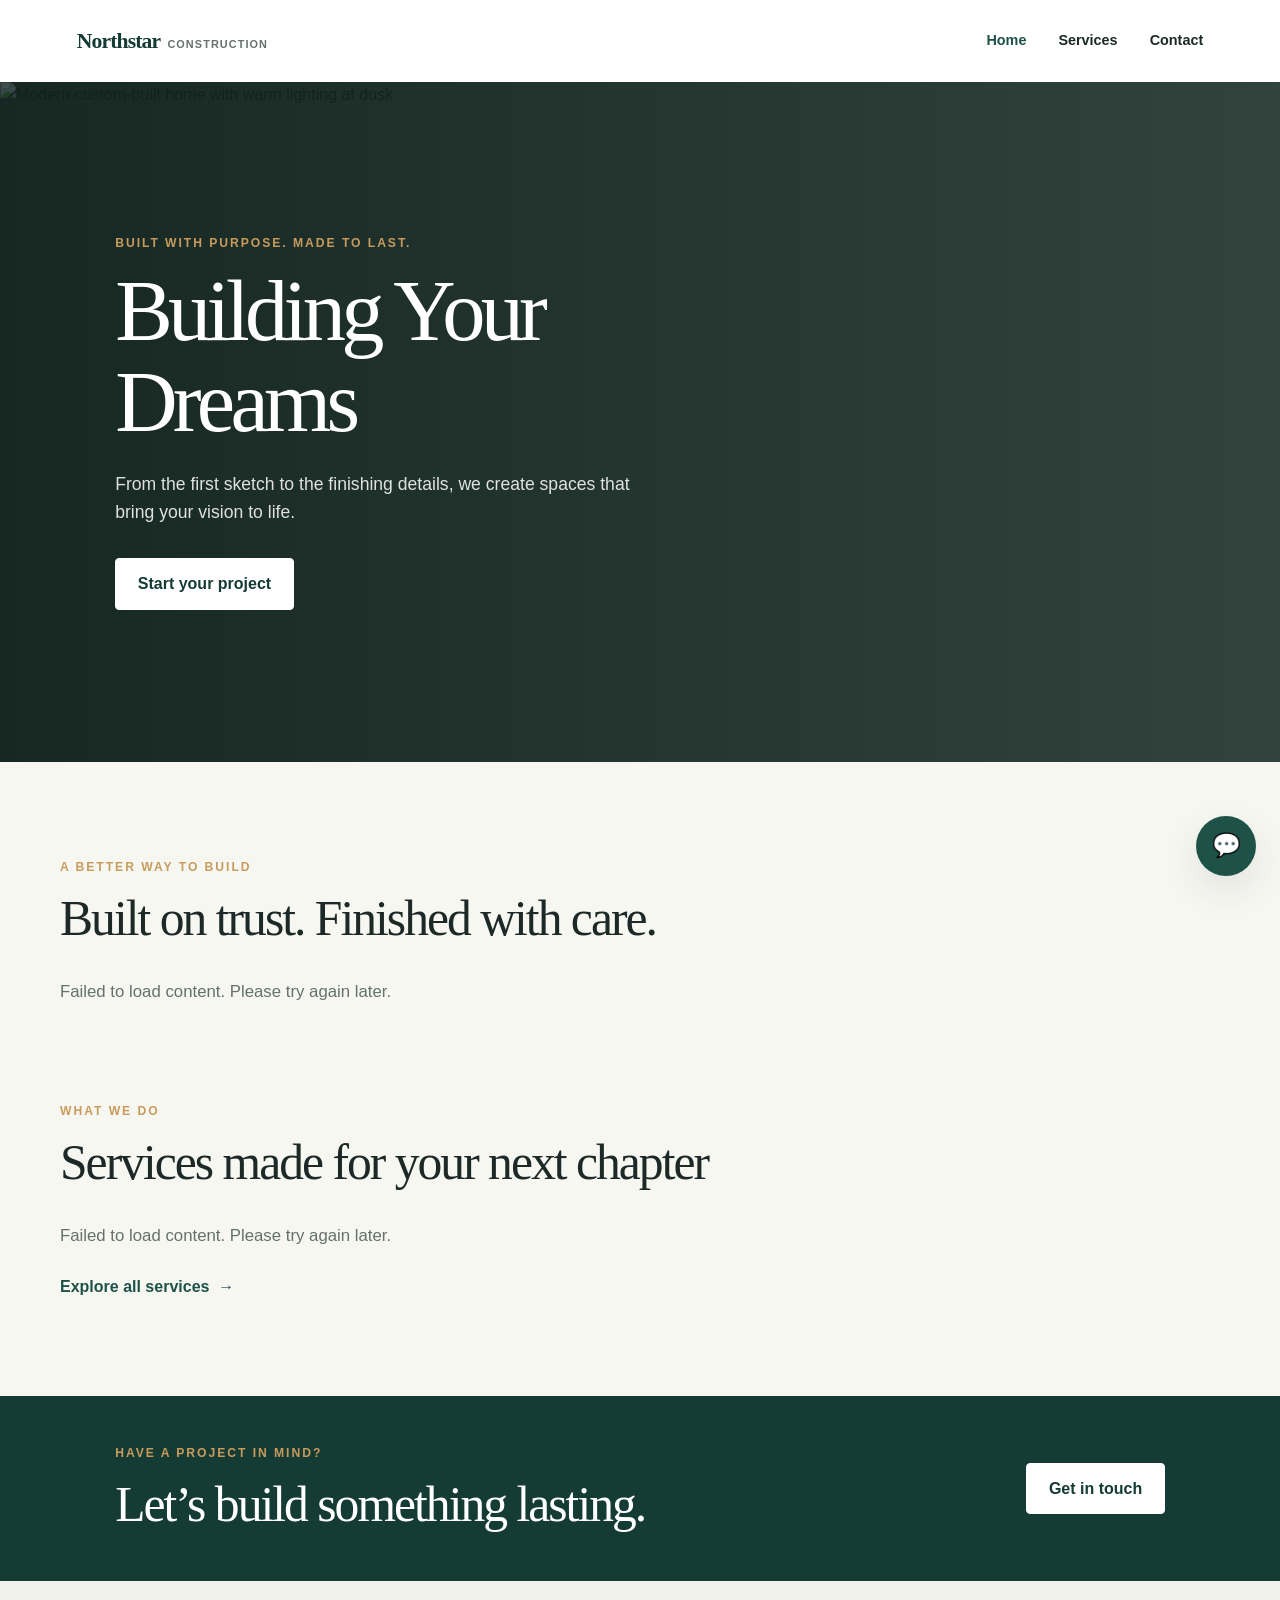
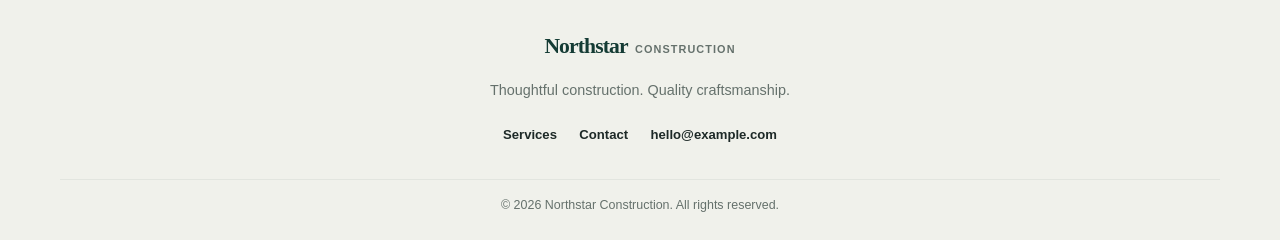
==== index.html @ 37268986 "first commit" ====
<!DOCTYPE html>
<html lang="en">
<head>
  <meta charset="UTF-8">
  <meta name="viewport" content="width=device-width, initial-scale=1.0">
  <meta name="description" content="Northstar Construction builds enduring homes and commercial spaces with integrity, thoughtful planning, and quality craftsmanship.">
  <meta name="keywords" content="construction, home building, renovations, commercial construction, craftsmanship">
  <link rel="canonical" href="https://example.com/index.html">
  <title>Northstar Construction | Building Your Dreams</title>
  <link rel="stylesheet" href="style.css">
</head>
<body>
  <header class="site-header">
    <a class="brand" href="index.html" aria-label="Northstar Construction home">Northstar<span>Construction</span></a>
    <button class="menu-toggle" type="button" aria-label="Open navigation menu" aria-controls="primary-navigation" aria-expanded="false">
      <div class="hamburger-icon" aria-hidden="true"><span></span><span></span><span></span></div>
    </button>
    <nav class="site-nav" id="primary-navigation" aria-label="Main navigation">
      <a href="index.html" aria-label="Go to homepage" aria-current="page">Home</a>
      <a href="services.html" aria-label="View our services">Services</a>
      <a href="contact.html" aria-label="Contact Northstar Construction">Contact</a>
    </nav>
  </header>

  <main>
    <section class="hero" aria-labelledby="hero-title">
      <img class="hero-image" src="https://images.unsplash.com/photo-1600585154340-be6161a56a0c?auto=format&amp;fit=crop&amp;w=2000&amp;q=85" alt="Modern custom-built home with warm lighting at dusk">
      <div class="hero-content">
        <p class="eyebrow">Built with purpose. Made to last.</p>
        <h1 id="hero-title">Building Your Dreams</h1>
        <p>From the first sketch to the finishing details, we create spaces that bring your vision to life.</p>
        <a class="button button-light" href="contact.html" aria-label="Start a conversation about your project">Start your project</a>
      </div>
    </section>

    <section class="content-section intro-section" aria-labelledby="about-title">
      <div class="section-heading">
        <p class="eyebrow">A better way to build</p>
        <h2 id="about-title">Built on trust. Finished with care.</h2>
      </div>
      <div id="about-us-content" class="generated-content loading-content" aria-live="polite">
        <p>Loading our story...</p>
      </div>
    </section>

    <section class="content-section generated-services" aria-labelledby="services-title">
      <div class="section-heading">
        <p class="eyebrow">What we do</p>
        <h2 id="services-title">Services made for your next chapter</h2>
      </div>
      <div id="services-content" class="generated-content loading-content" aria-live="polite">
        <p>Loading our services...</p>
      </div>
      <a class="text-link" href="services.html">Explore all services <span aria-hidden="true">→</span></a>
    </section>

    <section class="cta-band" aria-labelledby="cta-title">
      <div>
        <p class="eyebrow">Have a project in mind?</p>
        <h2 id="cta-title">Let’s build something lasting.</h2>
      </div>
      <a class="button button-light" href="contact.html" aria-label="Get in touch with Northstar Construction">Get in touch</a>
    </section>
  </main>

  <footer class="site-footer">
    <a class="brand brand-footer" href="index.html" aria-label="Northstar Construction home">Northstar<span>Construction</span></a>
    <p>Thoughtful construction. Quality craftsmanship.</p>
    <div class="footer-links">
      <a href="services.html">Services</a>
      <a href="contact.html">Contact</a>
      <a href="mailto:hello@example.com" aria-label="Email Northstar Construction">hello@example.com</a>
    </div>
    <p class="copyright">&copy; <span class="current-year">2026</span> Northstar Construction. All rights reserved.</p>
  </footer>

  <section class="chatbot" id="chatbot-panel" aria-label="Construction project assistant" aria-hidden="true" inert>
    <div class="chatbot-header">
      <div>
        <p class="chatbot-title">Project assistant</p>
        <p class="chatbot-status">Here to help with your build</p>
      </div>
      <button class="chat-close" type="button" aria-label="Close project assistant">&times;</button>
    </div>
    <div class="chat-messages" id="chat-messages" role="log" aria-live="polite" aria-relevant="additions"></div>
    <form class="chat-input-area" id="chat-form">
      <label class="visually-hidden" for="chat-input">Your message</label>
      <textarea id="chat-input" rows="1" placeholder="Ask us anything..." required></textarea>
      <button class="button chat-send" type="submit" aria-label="Send message">Send</button>
    </form>
  </section>
  <button class="chat-toggle" id="chat-toggle" type="button" aria-label="Open project assistant" aria-controls="chatbot-panel" aria-expanded="false">
    <span aria-hidden="true">💬</span>
  </button>
  <script src="script.js"></script>
</body>
</html>
---- style.css ----
* {
  box-sizing: border-box;
  margin: 0;
  padding: 0;
}

:root {
  color-scheme: light;
  --ink: #1d2927;
  --muted: #65716c;
  --paper: #f7f7f2;
  --white: #fff;
  --green: #1e5147;
  --green-dark: #143b34;
  --gold: #c89b5c;
  --line: #e2e5df;
  --shadow: 0 14px 36px rgba(27, 45, 39, 0.1);
}

html {
  scroll-behavior: smooth;
}

body {
  min-width: 320px;
  background: var(--paper);
  color: var(--ink);
  font-family: "Segoe UI", Arial, sans-serif;
  line-height: 1.6;
}

img {
  display: block;
  max-width: 100%;
}

a {
  color: inherit;
}

button,
input,
textarea {
  font: inherit;
}

.site-header {
  position: relative;
  z-index: 5;
  display: flex;
  min-height: 82px;
  align-items: center;
  justify-content: space-between;
  gap: 2rem;
  padding: 0 max(6vw, 1.5rem);
  background: var(--white);
}

.brand {
  display: inline-flex;
  align-items: baseline;
  gap: 0.45rem;
  color: var(--green-dark);
  font-family: Georgia, "Times New Roman", serif;
  font-size: 1.35rem;
  font-weight: 700;
  letter-spacing: -0.04em;
  text-decoration: none;
  white-space: nowrap;
}

.brand span {
  color: var(--muted);
  font-family: "Segoe UI", Arial, sans-serif;
  font-size: 0.68rem;
  font-weight: 600;
  letter-spacing: 0.1em;
  text-transform: uppercase;
}

.site-nav {
  display: flex;
  align-items: center;
  gap: 2rem;
}

.site-nav a,
.footer-links a {
  color: var(--ink);
  font-size: 0.9rem;
  font-weight: 600;
  text-decoration: none;
  transition: color 180ms ease;
}

.site-nav a:hover,
.site-nav a[aria-current="page"],
.footer-links a:hover {
  color: var(--green);
}

.menu-toggle {
  display: none;
  width: 44px;
  height: 44px;
  align-items: center;
  justify-content: center;
  border: 1px solid var(--line);
  border-radius: 8px;
  background: var(--white);
  color: var(--ink);
  cursor: pointer;
}

.hamburger-icon {
  display: grid;
  gap: 5px;
}

.hamburger-icon span {
  width: 20px;
  height: 2px;
  border-radius: 2px;
  background: currentColor;
}

.hero {
  position: relative;
  display: flex;
  min-height: min(680px, 76vh);
  align-items: center;
  overflow: hidden;
  background: #394b44;
}

.hero-image,
.hero::after {
  position: absolute;
  inset: 0;
  width: 100%;
  height: 100%;
}

.hero-image {
  object-fit: cover;
  object-position: center 58%;
}

.hero::after {
  z-index: 1;
  background: linear-gradient(90deg, rgba(13, 30, 26, 0.78), rgba(13, 30, 26, 0.18));
  content: "";
}

.hero-content {
  position: relative;
  z-index: 2;
  width: min(760px, 100%);
  padding: 5rem max(9vw, 2rem);
  color: var(--white);
}

.eyebrow {
  margin-bottom: 0.8rem;
  color: var(--gold);
  font-size: 0.76rem;
  font-weight: 700;
  letter-spacing: 0.16em;
  text-transform: uppercase;
}

.hero h1,
.page-banner h1 {
  max-width: 720px;
  font-family: Georgia, "Times New Roman", serif;
  font-size: clamp(2.8rem, 7vw, 5.4rem);
  font-weight: 500;
  letter-spacing: -0.055em;
  line-height: 1.05;
}

.hero-content > p:not(.eyebrow) {
  max-width: 540px;
  margin: 1.4rem 0 2rem;
  color: rgba(255, 255, 255, 0.86);
  font-size: 1.1rem;
}

.button {
  display: inline-flex;
  min-height: 50px;
  align-items: center;
  justify-content: center;
  border: 1px solid var(--green);
  border-radius: 4px;
  padding: 0.75rem 1.35rem;
  background: var(--green);
  color: var(--white);
  cursor: pointer;
  font-weight: 700;
  text-decoration: none;
  transition: background-color 180ms ease, border-color 180ms ease, transform 180ms ease;
}

.button:hover {
  transform: translateY(-2px);
  border-color: var(--green-dark);
  background: var(--green-dark);
}

.button-light {
  border-color: var(--white);
  background: var(--white);
  color: var(--green-dark);
}

.button-light:hover {
  border-color: #e8eee8;
  background: #e8eee8;
  color: var(--green-dark);
}

.content-section {
  width: min(1160px, calc(100% - 3rem));
  margin: 0 auto;
  padding: 6rem 0;
}

.section-heading {
  max-width: 700px;
  margin-bottom: 2rem;
}

.section-heading h2,
.contact-copy h2,
.aside-note h2,
.cta-band h2 {
  font-family: Georgia, "Times New Roman", serif;
  font-size: clamp(2rem, 4vw, 3.1rem);
  font-weight: 500;
  letter-spacing: -0.04em;
  line-height: 1.15;
}

.generated-content {
  max-width: 800px;
  color: var(--muted);
  font-size: 1.05rem;
}

.generated-content p + p {
  margin-top: 1rem;
}

.loading-content {
  color: var(--muted);
  font-style: italic;
}

.loading-content p::after {
  display: inline-block;
  width: 1.5rem;
  overflow: hidden;
  vertical-align: bottom;
  animation: loading-dots 1.2s steps(4, end) infinite;
  content: "...";
}

@keyframes loading-dots {
  0% { width: 0; }
  100% { width: 1.5rem; }
}

.generated-services {
  padding-top: 0;
}

.generated-services ul {
  display: grid;
  gap: 0.75rem;
  margin: 0.5rem 0 1.5rem 1.25rem;
}

.generated-services li {
  padding-left: 0.35rem;
}

.text-link {
  display: inline-flex;
  align-items: center;
  gap: 0.55rem;
  margin-top: 1.5rem;
  color: var(--green);
  font-weight: 700;
  text-decoration: none;
}

.text-link span {
  transition: transform 180ms ease;
}

.text-link:hover span {
  transform: translateX(4px);
}

.page-banner {
  padding: 6rem max(8vw, 1.5rem);
  background: #e9eee8;
}

.page-banner h1 {
  max-width: 850px;
  color: var(--green-dark);
  font-size: clamp(2.5rem, 6vw, 4.5rem);
}

.page-banner > p:last-child {
  max-width: 620px;
  margin-top: 1.2rem;
  color: var(--muted);
  font-size: 1.05rem;
}

.services-layout {
  display: flex;
  align-items: flex-start;
  gap: 4rem;
}

.service-list {
  display: grid;
  flex: 1 1 58%;
  gap: 1rem;
}

.service-card {
  position: relative;
  border: 1px solid var(--line);
  border-radius: 5px;
  padding: 1.6rem 1.7rem 1.6rem 4.5rem;
  background: var(--white);
  box-shadow: 0 5px 16px rgba(27, 45, 39, 0.04);
  transition: box-shadow 200ms ease, transform 200ms ease, border-color 200ms ease;
}

.service-card:hover {
  transform: translateY(-3px);
  border-color: #cbd8ce;
  box-shadow: var(--shadow);
}

.service-number {
  position: absolute;
  top: 1.7rem;
  left: 1.5rem;
  color: var(--gold);
  font-family: Georgia, "Times New Roman", serif;
  font-size: 1.1rem;
}

.service-card h2 {
  margin-bottom: 0.45rem;
  font-family: Georgia, "Times New Roman", serif;
  font-size: 1.35rem;
  font-weight: 600;
}

.service-card p,
.aside-note p:last-of-type {
  color: var(--muted);
}

.service-aside {
  flex: 0 1 38%;
  min-width: 260px;
}

.service-aside > img {
  width: 100%;
  max-height: 350px;
  border-radius: 5px;
  object-fit: cover;
}

.aside-note {
  padding: 1.8rem 0;
}

.aside-note h2 {
  font-size: 2rem;
}

.aside-note p:last-of-type {
  margin-top: 0.9rem;
}

.contact-layout {
  display: grid;
  grid-template-columns: 0.85fr 1.15fr;
  gap: 5rem;
}

.contact-copy h2 {
  max-width: 490px;
}

.contact-copy > p:not(.eyebrow) {
  max-width: 490px;
  margin-top: 1rem;
  color: var(--muted);
}

.contact-detail {
  margin-top: 2rem;
}

.contact-detail h3 {
  margin-bottom: 0.15rem;
  font-size: 0.82rem;
  letter-spacing: 0.1em;
  text-transform: uppercase;
}

.contact-detail a {
  color: var(--green);
  text-decoration: none;
}

.contact-form {
  display: grid;
  gap: 1.2rem;
  padding: 2rem;
  border: 1px solid var(--line);
  border-radius: 5px;
  background: var(--white);
  box-shadow: 0 8px 26px rgba(27, 45, 39, 0.05);
}

.form-field {
  display: grid;
  gap: 0.45rem;
}

.form-field label {
  font-size: 0.9rem;
  font-weight: 700;
}

.form-field input,
.form-field textarea,
.chat-input-area textarea {
  width: 100%;
  border: 1px solid #ccd3ce;
  border-radius: 4px;
  padding: 0.85rem 0.95rem;
  background: var(--white);
  color: var(--ink);
  outline: none;
  transition: border-color 180ms ease, box-shadow 180ms ease;
}

.form-field textarea,
.chat-input-area textarea {
  resize: vertical;
}

.form-field input:focus,
.form-field textarea:focus,
.chat-input-area textarea:focus {
  border-color: var(--green);
  box-shadow: 0 0 0 3px rgba(30, 81, 71, 0.14);
}

.contact-form .button {
  justify-self: start;
}

.form-success {
  min-height: 1.5rem;
  color: var(--green);
  font-weight: 600;
}

.cta-band {
  display: flex;
  align-items: center;
  justify-content: space-between;
  gap: 2rem;
  padding: 3rem max(9vw, 2rem);
  background: var(--green-dark);
  color: var(--white);
}

.cta-band h2 {
  max-width: 650px;
}

.site-footer {
  display: grid;
  justify-items: center;
  gap: 0.75rem;
  padding: 3rem 1.5rem 1.5rem;
  background: #f0f1eb;
  text-align: center;
}

.brand-footer {
  margin-bottom: 0.2rem;
}

.site-footer > p {
  color: var(--muted);
  font-size: 0.9rem;
}

.footer-links {
  display: flex;
  flex-wrap: wrap;
  justify-content: center;
  gap: 1.4rem;
  margin: 0.6rem 0;
}

.footer-links a {
  font-size: 0.82rem;
}

.site-footer .copyright {
  width: min(100%, 1160px);
  margin-top: 0.8rem;
  border-top: 1px solid var(--line);
  padding-top: 1rem;
  font-size: 0.78rem;
}

.chat-toggle {
  position: fixed;
  z-index: 9;
  right: 1.5rem;
  bottom: 1.5rem;
  display: grid;
  width: 60px;
  height: 60px;
  place-items: center;
  border: 0;
  border-radius: 50%;
  background: var(--green);
  box-shadow: var(--shadow);
  color: var(--white);
  cursor: pointer;
  font-size: 1.45rem;
  transition: transform 180ms ease, background-color 180ms ease;
}

.chat-toggle:hover {
  transform: translateY(-3px);
  background: var(--green-dark);
}

.chatbot {
  position: fixed;
  z-index: 8;
  right: 1.5rem;
  bottom: 6.5rem;
  display: flex;
  width: min(380px, calc(100vw - 2rem));
  height: min(520px, calc(100vh - 9rem));
  flex-direction: column;
  overflow: hidden;
  border: 1px solid var(--line);
  border-radius: 10px;
  background: var(--white);
  box-shadow: 0 20px 60px rgba(15, 35, 29, 0.2);
  opacity: 0;
  pointer-events: none;
  transform: translateY(10px);
  transition: opacity 180ms ease, transform 180ms ease;
}

.chatbot.is-open {
  opacity: 1;
  pointer-events: auto;
  transform: translateY(0);
}

.chatbot-header {
  display: flex;
  align-items: center;
  justify-content: space-between;
  padding: 1rem 1.1rem;
  background: var(--green-dark);
  color: var(--white);
}

.chatbot-title {
  font-weight: 700;
}

.chatbot-status {
  color: rgba(255, 255, 255, 0.72);
  font-size: 0.76rem;
}

.chat-close {
  border: 0;
  background: transparent;
  color: var(--white);
  cursor: pointer;
  font-size: 1.7rem;
  line-height: 1;
}

.chat-messages {
  display: flex;
  flex: 1;
  flex-direction: column;
  gap: 0.75rem;
  overflow-y: auto;
  padding: 1rem;
}

.chat-message {
  max-width: 88%;
  border-radius: 12px;
  padding: 0.7rem 0.85rem;
  overflow-wrap: anywhere;
  white-space: pre-wrap;
}

.chat-message p {
  font-size: 0.9rem;
}

.ai-message {
  align-self: flex-start;
  border: 1px solid var(--line);
  border-bottom-left-radius: 3px;
  background: #f0f3ef;
}

.user-message {
  align-self: flex-end;
  border-bottom-right-radius: 3px;
  background: var(--green);
  color: var(--white);
}

.typing-indicator {
  display: inline-flex;
  gap: 4px;
}

.typing-indicator span {
  width: 6px;
  height: 6px;
  border-radius: 50%;
  background: var(--muted);
  animation: typing 900ms ease-in-out infinite alternate;
}

.typing-indicator span:nth-child(2) { animation-delay: 150ms; }
.typing-indicator span:nth-child(3) { animation-delay: 300ms; }

@keyframes typing {
  to { opacity: 0.3; transform: translateY(-3px); }
}

.chat-input-area {
  display: flex;
  align-items: flex-end;
  gap: 0.55rem;
  border-top: 1px solid var(--line);
  padding: 0.75rem;
}

.chat-input-area textarea {
  max-height: 100px;
  min-height: 44px;
  padding: 0.65rem;
  font-size: 0.88rem;
}

.chat-send {
  min-height: 44px;
  padding: 0.5rem 0.8rem;
}

.visually-hidden {
  position: absolute;
  width: 1px;
  height: 1px;
  overflow: hidden;
  clip: rect(0, 0, 0, 0);
  white-space: nowrap;
  clip-path: inset(50%);
}

:focus-visible {
  outline: 3px solid var(--gold);
  outline-offset: 3px;
}

@media (max-width: 768px) {
  .site-header {
    min-height: 72px;
  }

  .menu-toggle {
    display: inline-flex;
  }

  .site-nav {
    position: absolute;
    top: 100%;
    right: 0;
    left: 0;
    display: none;
    align-items: stretch;
    gap: 0;
    border-top: 1px solid var(--line);
    padding: 0.5rem max(6vw, 1.5rem) 1rem;
    background: var(--white);
    box-shadow: 0 10px 15px rgba(27, 45, 39, 0.08);
  }

  .site-nav.is-open {
    display: flex;
    flex-direction: column;
  }

  .site-nav a {
    padding: 0.75rem 0;
  }

  .hero {
    min-height: 590px;
  }

  .hero-content {
    padding: 4rem 7vw;
  }

  .content-section {
    padding: 4.5rem 0;
  }

  .generated-services {
    padding-top: 0;
  }

  .services-layout {
    flex-direction: column;
    gap: 2.5rem;
  }

  .service-list,
  .service-aside {
    width: 100%;
    flex-basis: auto;
  }

  .service-aside {
    min-width: 0;
  }

  .service-aside > img {
    max-height: 400px;
  }

  .contact-layout {
    grid-template-columns: 1fr;
    gap: 3rem;
  }

  .cta-band {
    align-items: flex-start;
    flex-direction: column;
  }
}

@media (max-width: 480px) {
  .brand {
    font-size: 1.18rem;
  }

  .brand span {
    font-size: 0.58rem;
  }

  .hero {
    min-height: 540px;
  }

  .hero-content > p:not(.eyebrow) {
    font-size: 1rem;
  }

  .page-banner {
    padding-top: 4.5rem;
    padding-bottom: 4.5rem;
  }

  .contact-form {
    padding: 1.25rem;
  }

  .service-card {
    padding: 1.4rem 1.2rem 1.4rem 3.7rem;
  }

  .service-number {
    left: 1.2rem;
  }

  .chat-toggle {
    right: 1rem;
    bottom: 1rem;
    width: 54px;
    height: 54px;
  }

  .chatbot {
    right: 1rem;
    bottom: 5.5rem;
    height: min(520px, calc(100vh - 7rem));
  }
}

@media (prefers-reduced-motion: reduce) {
  *,
  *::before,
  *::after {
    scroll-behavior: auto !important;
    animation-duration: 0.01ms !important;
    animation-iteration-count: 1 !important;
    transition-duration: 0.01ms !important;
  }
}
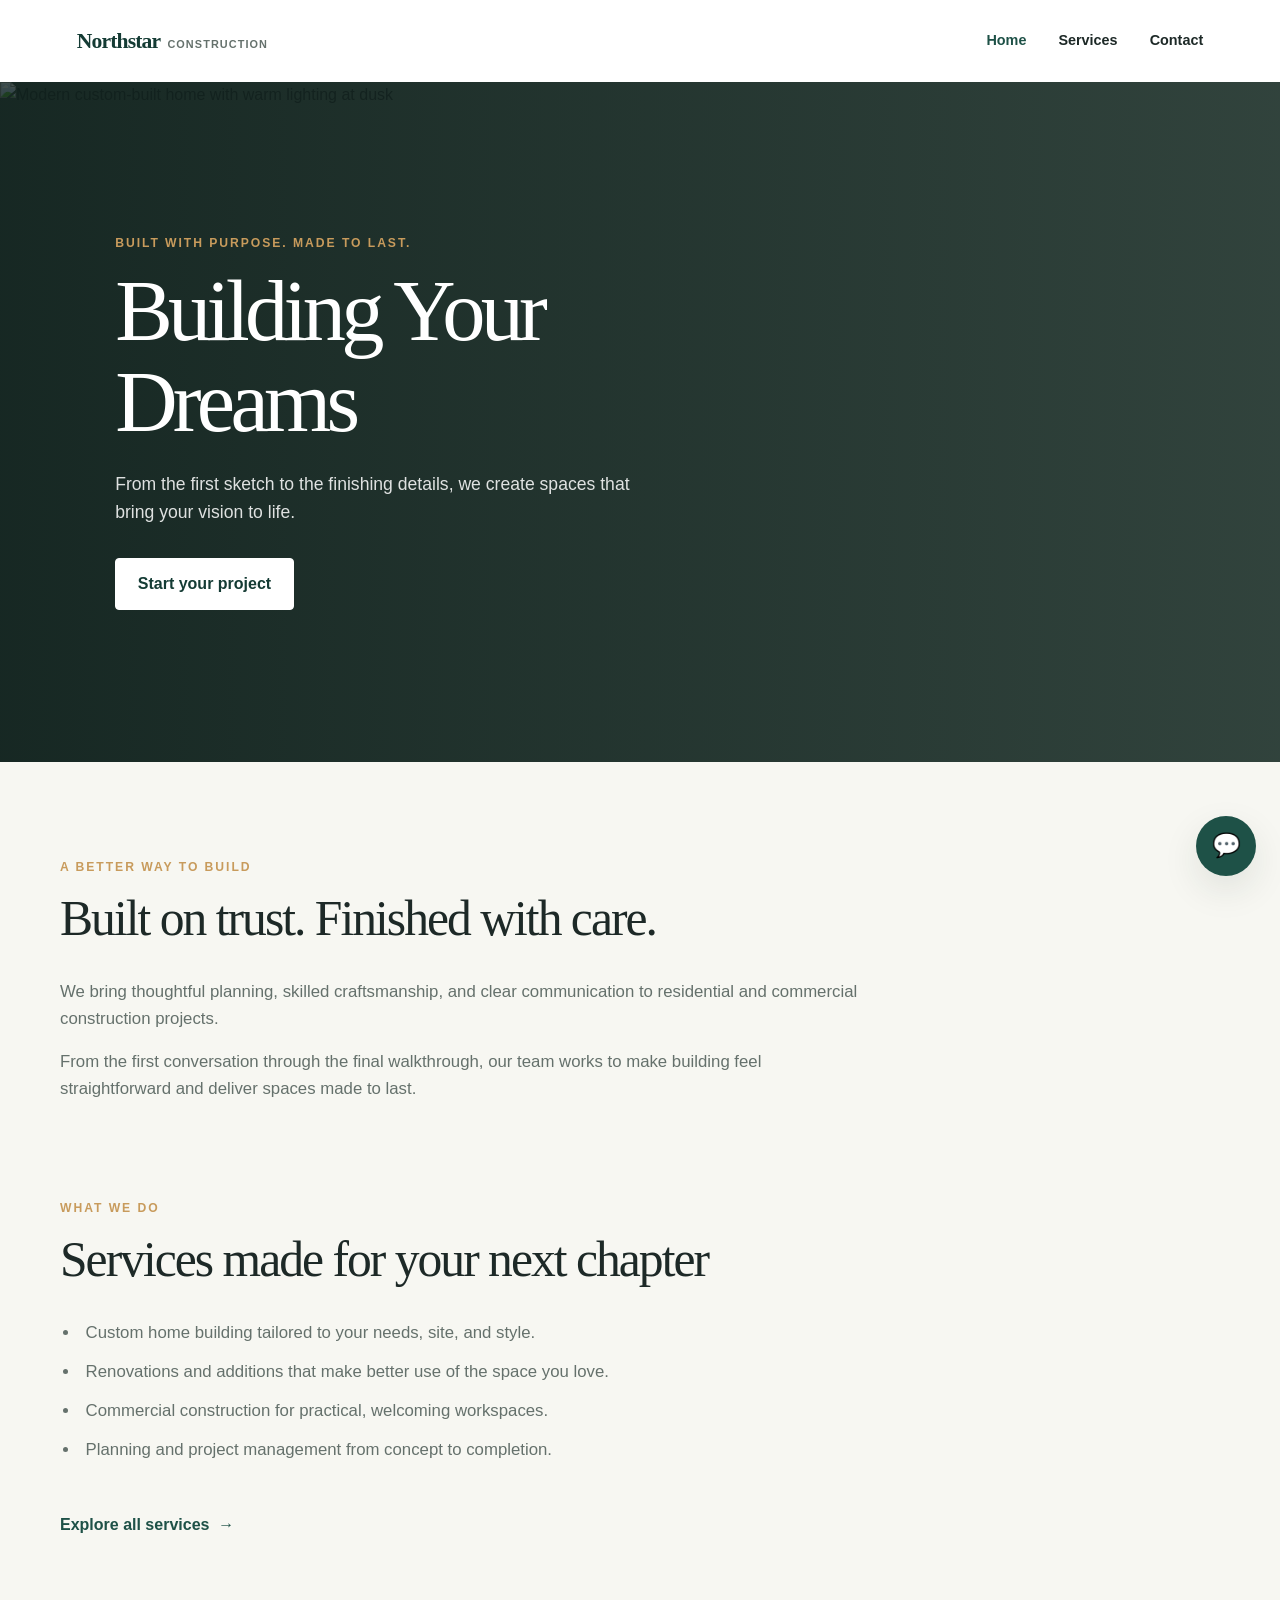
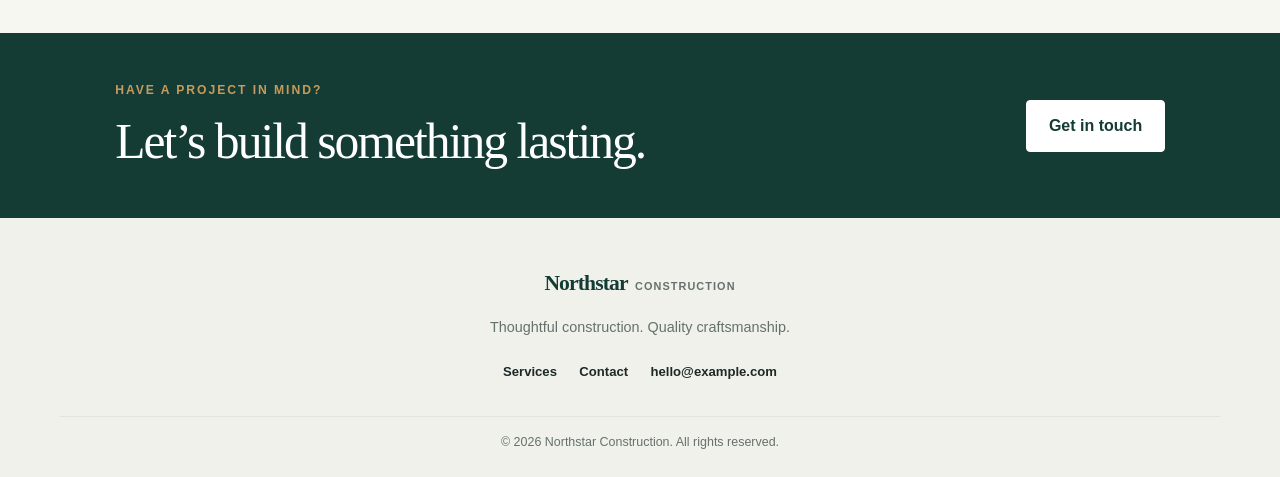
==== commit 900be4e7: "first commit" ====
--- a/index.html
+++ b/index.html
@@ -38,8 +38,9 @@
         <p class="eyebrow">A better way to build</p>
         <h2 id="about-title">Built on trust. Finished with care.</h2>
       </div>
-      <div id="about-us-content" class="generated-content loading-content" aria-live="polite">
-        <p>Loading our story...</p>
+      <div class="generated-content">
+        <p>We bring thoughtful planning, skilled craftsmanship, and clear communication to residential and commercial construction projects.</p>
+        <p>From the first conversation through the final walkthrough, our team works to make building feel straightforward and deliver spaces made to last.</p>
       </div>
     </section>
 
@@ -48,8 +49,13 @@
         <p class="eyebrow">What we do</p>
         <h2 id="services-title">Services made for your next chapter</h2>
       </div>
-      <div id="services-content" class="generated-content loading-content" aria-live="polite">
-        <p>Loading our services...</p>
+      <div class="generated-content">
+        <ul>
+          <li>Custom home building tailored to your needs, site, and style.</li>
+          <li>Renovations and additions that make better use of the space you love.</li>
+          <li>Commercial construction for practical, welcoming workspaces.</li>
+          <li>Planning and project management from concept to completion.</li>
+        </ul>
       </div>
       <a class="text-link" href="services.html">Explore all services <span aria-hidden="true">→</span></a>
     </section>
@@ -74,22 +80,22 @@
     <p class="copyright">&copy; <span class="current-year">2026</span> Northstar Construction. All rights reserved.</p>
   </footer>
 
-  <section class="chatbot" id="chatbot-panel" aria-label="Construction project assistant" aria-hidden="true" inert>
+  <section class="chatbot" id="chatbot-panel" aria-label="AI assistant" aria-hidden="true" inert>
     <div class="chatbot-header">
       <div>
-        <p class="chatbot-title">Project assistant</p>
-        <p class="chatbot-status">Here to help with your build</p>
+        <p class="chatbot-title">AI assistant</p>
+        <p class="chatbot-status">Ask about projects or anything else</p>
       </div>
-      <button class="chat-close" type="button" aria-label="Close project assistant">&times;</button>
+      <button class="chat-close" type="button" aria-label="Close AI assistant">&times;</button>
     </div>
     <div class="chat-messages" id="chat-messages" role="log" aria-live="polite" aria-relevant="additions"></div>
     <form class="chat-input-area" id="chat-form">
       <label class="visually-hidden" for="chat-input">Your message</label>
-      <textarea id="chat-input" rows="1" placeholder="Ask us anything..." required></textarea>
+      <textarea id="chat-input" rows="1" maxlength="4000" placeholder="Ask us anything..." required></textarea>
       <button class="button chat-send" type="submit" aria-label="Send message">Send</button>
     </form>
   </section>
-  <button class="chat-toggle" id="chat-toggle" type="button" aria-label="Open project assistant" aria-controls="chatbot-panel" aria-expanded="false">
+  <button class="chat-toggle" id="chat-toggle" type="button" aria-label="Open AI assistant" aria-controls="chatbot-panel" aria-expanded="false">
     <span aria-hidden="true">💬</span>
   </button>
   <script src="script.js"></script>
